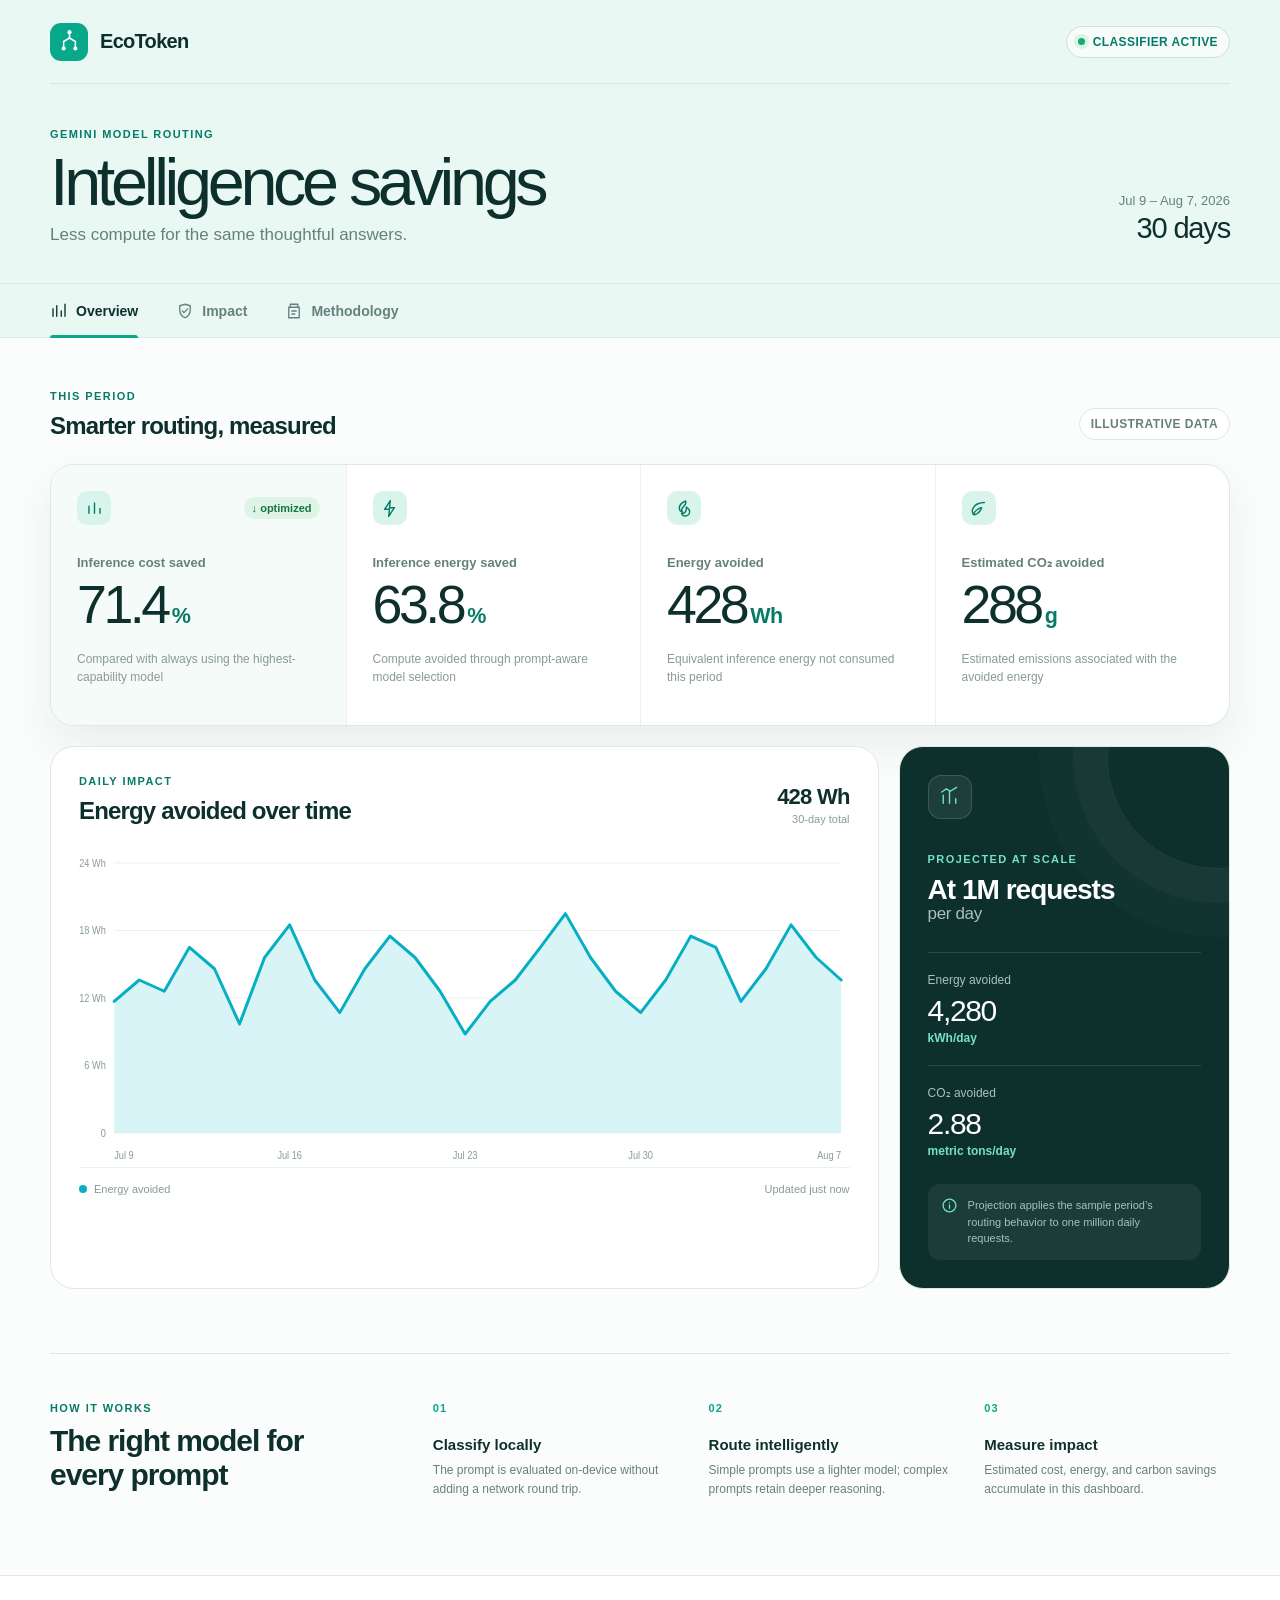
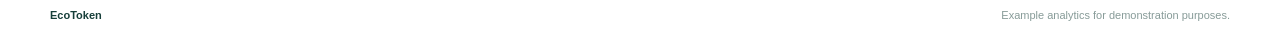
==== index.html @ 305a7761 "fixed readme" ====
<!doctype html>
<html lang="en">
  <head>
    <meta charset="UTF-8" />
    <meta name="viewport" content="width=device-width, initial-scale=1.0" />
    <meta
      name="description"
      content="EcoToken intelligence savings dashboard for smarter Gemini model routing."
    />
    <meta name="theme-color" content="#eaf8f4" />
    <title>EcoToken — Intelligence savings</title>
    <link rel="stylesheet" href="styles.css" />
  </head>
  <body>
    <a class="skip-link" href="#main-content">Skip to dashboard</a>

    <header class="site-header">
      <div class="header-inner">
        <a class="brand" href="./" aria-label="EcoToken dashboard home">
          <span class="brand-mark" aria-hidden="true">
            <svg viewBox="0 0 36 36">
              <path d="M18 5.25v8.1" />
              <path d="M18 13.35 10.2 18v9.25" />
              <path d="m18 13.35 7.8 4.65v9.25" />
              <circle cx="18" cy="5.5" r="2.75" />
              <circle cx="10.2" cy="27.3" r="2.75" />
              <circle cx="25.8" cy="27.3" r="2.75" />
            </svg>
          </span>
          <span>EcoToken</span>
        </a>

        <div class="status-pill" role="status">
          <span class="status-dot" aria-hidden="true"></span>
          Classifier active
        </div>
      </div>

      <div class="hero-inner">
        <div class="eyebrow">Gemini model routing</div>
        <div class="hero-row">
          <div>
            <h1>Intelligence savings</h1>
            <p>Less compute for the same thoughtful answers.</p>
          </div>
          <div class="period" aria-label="Reporting period">
            <span>Jul 9 – Aug 7, 2026</span>
            <strong>30 days</strong>
          </div>
        </div>
      </div>

      <nav class="dashboard-nav" aria-label="Dashboard sections">
        <div class="nav-inner">
          <a class="nav-link active" href="#overview" aria-current="page">
            <svg viewBox="0 0 24 24" aria-hidden="true">
              <path d="M4 19V9m5 10V5m6 14v-7m5 7V3" />
            </svg>
            Overview
          </a>
          <a class="nav-link" href="#impact">
            <svg viewBox="0 0 24 24" aria-hidden="true">
              <path d="M12 21c4.4-2.2 7-5.8 7-10.5V5l-7-2-7 2v5.5C5 15.2 7.6 18.8 12 21Z" />
              <path d="m8.5 12 2.2 2.2 4.8-5" />
            </svg>
            Impact
          </a>
          <a class="nav-link" href="#methodology">
            <svg viewBox="0 0 24 24" aria-hidden="true">
              <path d="M7 3h10v4H7zM5 7h14v14H5z" />
              <path d="M9 12h6M9 16h4" />
            </svg>
            Methodology
          </a>
        </div>
      </nav>
    </header>

    <main id="main-content">
      <section class="metrics-section" id="overview" aria-labelledby="overview-title">
        <div class="section-heading">
          <div>
            <p class="section-kicker">This period</p>
            <h2 id="overview-title">Smarter routing, measured</h2>
          </div>
          <span class="sample-label">Illustrative data</span>
        </div>

        <div class="metrics-grid">
          <article class="metric metric-featured">
            <div class="metric-topline">
              <span class="metric-icon" aria-hidden="true">
                <svg viewBox="0 0 24 24">
                  <path d="M5 18V9m7 9V5m7 13v-6" />
                </svg>
              </span>
              <span class="change-badge">↓ optimized</span>
            </div>
            <p class="metric-label">Inference cost saved</p>
            <p class="metric-value">71.4<span>%</span></p>
            <p class="metric-note">Compared with always using the highest-capability model</p>
          </article>

          <article class="metric">
            <div class="metric-topline">
              <span class="metric-icon" aria-hidden="true">
                <svg viewBox="0 0 24 24">
                  <path d="M13 2 5.8 13H12l-1 9 7.2-11H12l1-9Z" />
                </svg>
              </span>
            </div>
            <p class="metric-label">Inference energy saved</p>
            <p class="metric-value">63.8<span>%</span></p>
            <p class="metric-note">Compute avoided through prompt-aware model selection</p>
          </article>

          <article class="metric">
            <div class="metric-topline">
              <span class="metric-icon" aria-hidden="true">
                <svg viewBox="0 0 24 24">
                  <path d="M13.5 2.5c.8 3.5-.6 5-2.4 6.6-1.5 1.4-2.9 2.7-2.6 5.3.1 1 .6 1.9 1.3 2.6-2.4-.6-4.3-2.8-4.3-5.5C5.5 7 9.2 4 13.5 2.5Z" />
                  <path d="M14.4 10.1c2.6 1.7 4.1 3.8 4.1 6.1 0 3-2.5 5.3-5.5 5.3-2 0-3.8-1.1-4.7-2.8 3.7.2 6.4-2.8 6.1-8.6Z" />
                </svg>
              </span>
            </div>
            <p class="metric-label">Energy avoided</p>
            <p class="metric-value">428<span>Wh</span></p>
            <p class="metric-note">Equivalent inference energy not consumed this period</p>
          </article>

          <article class="metric">
            <div class="metric-topline">
              <span class="metric-icon" aria-hidden="true">
                <svg viewBox="0 0 24 24">
                  <path d="M19.5 4.5C13 4.5 7.5 7 5 12c-1.5 3-.5 6.3 2 8 4.5-1.5 7.5-4.5 9-9" />
                  <path d="M5.5 19.5c2-4 5.2-6.8 9.5-8.5" />
                </svg>
              </span>
            </div>
            <p class="metric-label">Estimated CO₂ avoided</p>
            <p class="metric-value">288<span>g</span></p>
            <p class="metric-note">Estimated emissions associated with the avoided energy</p>
          </article>
        </div>
      </section>

      <section class="impact-layout" id="impact" aria-labelledby="impact-title">
        <article class="chart-card">
          <div class="card-header">
            <div>
              <p class="section-kicker">Daily impact</p>
              <h2 id="impact-title">Energy avoided over time</h2>
            </div>
            <div class="chart-summary">
              <strong>428 Wh</strong>
              <span>30-day total</span>
            </div>
          </div>

          <div class="chart-wrap" id="energy-chart">
            <svg
              class="chart"
              viewBox="0 0 920 320"
              role="img"
              aria-labelledby="chart-title chart-description"
              preserveAspectRatio="none"
            >
              <title id="chart-title">Daily energy avoided over 30 days</title>
              <desc id="chart-description">
                An area chart showing an illustrative total of 428 watt-hours of energy avoided.
              </desc>
              <g class="chart-grid" aria-hidden="true"></g>
              <path class="chart-area" aria-hidden="true"></path>
              <path class="chart-line" aria-hidden="true"></path>
              <g class="chart-points" aria-hidden="true"></g>
              <g class="chart-labels" aria-hidden="true"></g>
            </svg>
            <div class="chart-tooltip" role="status" aria-live="polite"></div>
          </div>

          <div class="chart-footer">
            <span><i class="legend-swatch" aria-hidden="true"></i>Energy avoided</span>
            <span>Updated just now</span>
          </div>
        </article>

        <aside class="projection-card" aria-labelledby="projection-title">
          <div class="projection-mark" aria-hidden="true">
            <svg viewBox="0 0 32 32">
              <path d="M8 23.5V13m8 10.5V7m8 16.5v-6" />
              <path d="m6 9 6-4 5 3 8-5" />
            </svg>
          </div>
          <p class="section-kicker">Projected at scale</p>
          <h2 id="projection-title">At 1M requests <span>per day</span></h2>

          <dl class="projection-list">
            <div>
              <dt>Energy avoided</dt>
              <dd>4,280 <span>kWh/day</span></dd>
            </div>
            <div>
              <dt>CO₂ avoided</dt>
              <dd>2.88 <span>metric tons/day</span></dd>
            </div>
          </dl>

          <div class="projection-note">
            <svg viewBox="0 0 24 24" aria-hidden="true">
              <path d="M12 3a9 9 0 1 0 0 18 9 9 0 0 0 0-18Zm0 8v5m0-8h.01" />
            </svg>
            <p>Projection applies the sample period’s routing behavior to one million daily requests.</p>
          </div>
        </aside>
      </section>

      <section class="methodology" id="methodology" aria-labelledby="methodology-title">
        <div>
          <p class="section-kicker">How it works</p>
          <h2 id="methodology-title">The right model for every prompt</h2>
        </div>
        <div class="method-steps">
          <div class="method-step">
            <span>01</span>
            <div>
              <h3>Classify locally</h3>
              <p>The prompt is evaluated on-device without adding a network round trip.</p>
            </div>
          </div>
          <div class="method-step">
            <span>02</span>
            <div>
              <h3>Route intelligently</h3>
              <p>Simple prompts use a lighter model; complex prompts retain deeper reasoning.</p>
            </div>
          </div>
          <div class="method-step">
            <span>03</span>
            <div>
              <h3>Measure impact</h3>
              <p>Estimated cost, energy, and carbon savings accumulate in this dashboard.</p>
            </div>
          </div>
        </div>
      </section>
    </main>

    <footer>
      <div class="footer-inner">
        <span>EcoToken</span>
        <p>Example analytics for demonstration purposes.</p>
      </div>
    </footer>

    <script src="app.js"></script>
  </body>
</html>
---- styles.css ----
:root {
  color-scheme: light;
  --ink: #173f3a;
  --ink-strong: #0d302c;
  --muted: #66817d;
  --muted-soft: #879b98;
  --canvas: #fbfdfc;
  --surface: #ffffff;
  --wash: #eaf8f4;
  --wash-strong: #dff3ed;
  --line: #dce9e5;
  --line-soft: #eaf1ef;
  --accent: #08a88a;
  --accent-dark: #067b68;
  --accent-soft: #d8f4eb;
  --chart: #08aec1;
  --chart-fill: #d9f4f6;
  --radius-sm: 10px;
  --radius-md: 16px;
  --radius-lg: 24px;
  --shadow: 0 20px 45px rgba(22, 68, 61, 0.08);
  --page-width: 1180px;
}

* {
  box-sizing: border-box;
}

html {
  scroll-behavior: smooth;
}

body {
  margin: 0;
  background: var(--canvas);
  color: var(--ink);
  font-family: Inter, ui-sans-serif, -apple-system, BlinkMacSystemFont, "Segoe UI", sans-serif;
  -webkit-font-smoothing: antialiased;
}

a {
  color: inherit;
}

svg {
  display: block;
}

.skip-link {
  position: fixed;
  top: 12px;
  left: 12px;
  z-index: 20;
  transform: translateY(-150%);
  border-radius: 8px;
  background: var(--ink-strong);
  color: white;
  padding: 10px 14px;
  text-decoration: none;
}

.skip-link:focus {
  transform: translateY(0);
}

.site-header {
  background: var(--wash);
  border-bottom: 1px solid var(--line);
}

.header-inner,
.hero-inner,
.nav-inner,
main,
.footer-inner {
  width: min(calc(100% - 40px), var(--page-width));
  margin-inline: auto;
}

.header-inner {
  min-height: 84px;
  display: flex;
  align-items: center;
  justify-content: space-between;
  border-bottom: 1px solid rgba(23, 63, 58, 0.09);
}

.brand {
  display: inline-flex;
  align-items: center;
  gap: 12px;
  color: var(--ink-strong);
  font-size: 20px;
  font-weight: 720;
  letter-spacing: -0.035em;
  text-decoration: none;
}

.brand-mark {
  width: 38px;
  height: 38px;
  display: grid;
  place-items: center;
  border-radius: 11px;
  background: var(--accent);
  color: #fff;
}

.brand-mark svg {
  width: 27px;
  height: 27px;
  fill: none;
  stroke: currentColor;
  stroke-linecap: round;
  stroke-linejoin: round;
  stroke-width: 2;
}

.brand-mark circle {
  fill: currentColor;
  stroke: none;
}

.status-pill,
.sample-label {
  display: inline-flex;
  align-items: center;
  gap: 8px;
  border: 1px solid #c9e3da;
  border-radius: 999px;
  background: rgba(255, 255, 255, 0.65);
  color: var(--accent-dark);
  font-size: 12px;
  font-weight: 700;
  letter-spacing: 0.035em;
  padding: 8px 11px;
  text-transform: uppercase;
}

.status-dot {
  width: 7px;
  height: 7px;
  border-radius: 50%;
  background: #13ad69;
  box-shadow: 0 0 0 4px rgba(19, 173, 105, 0.12);
}

.hero-inner {
  padding-block: 44px 38px;
}

.eyebrow,
.section-kicker {
  margin: 0 0 10px;
  color: var(--accent-dark);
  font-size: 11px;
  font-weight: 800;
  letter-spacing: 0.13em;
  text-transform: uppercase;
}

.hero-row {
  display: flex;
  align-items: end;
  justify-content: space-between;
  gap: 40px;
}

h1,
h2,
h3,
p {
  margin-top: 0;
}

h1 {
  margin-bottom: 10px;
  color: var(--ink-strong);
  font-size: clamp(40px, 5.2vw, 68px);
  font-weight: 520;
  letter-spacing: -0.065em;
  line-height: 0.98;
}

.hero-row > div:first-child > p {
  margin: 0;
  color: var(--muted);
  font-size: 17px;
}

.period {
  min-width: 188px;
  text-align: right;
}

.period span,
.period strong {
  display: block;
}

.period span {
  margin-bottom: 4px;
  color: var(--muted);
  font-size: 13px;
}

.period strong {
  color: var(--ink-strong);
  font-size: 29px;
  font-weight: 540;
  letter-spacing: -0.04em;
}

.dashboard-nav {
  border-top: 1px solid rgba(23, 63, 58, 0.07);
}

.nav-inner {
  display: flex;
  gap: 38px;
}

.nav-link {
  position: relative;
  display: inline-flex;
  align-items: center;
  gap: 8px;
  color: var(--muted);
  font-size: 14px;
  font-weight: 650;
  padding: 18px 0 17px;
  text-decoration: none;
}

.nav-link::after {
  position: absolute;
  right: 0;
  bottom: -1px;
  left: 0;
  height: 3px;
  border-radius: 3px 3px 0 0;
  background: var(--accent);
  content: "";
  opacity: 0;
  transform: scaleX(0.5);
  transition: opacity 160ms ease, transform 160ms ease;
}

.nav-link:hover,
.nav-link:focus-visible,
.nav-link.active {
  color: var(--ink-strong);
}

.nav-link.active::after {
  opacity: 1;
  transform: scaleX(1);
}

.nav-link svg {
  width: 18px;
  height: 18px;
  fill: none;
  stroke: currentColor;
  stroke-linecap: round;
  stroke-linejoin: round;
  stroke-width: 1.8;
}

.nav-link:focus-visible,
.brand:focus-visible {
  border-radius: 4px;
  outline: 3px solid rgba(8, 168, 138, 0.22);
  outline-offset: 5px;
}

main {
  padding-block: 52px 76px;
}

.section-heading,
.card-header {
  display: flex;
  align-items: end;
  justify-content: space-between;
  gap: 24px;
}

.section-heading {
  margin-bottom: 24px;
}

.section-heading h2,
.card-header h2,
.projection-card h2,
.methodology h2 {
  margin-bottom: 0;
  color: var(--ink-strong);
  font-size: 24px;
  font-weight: 620;
  letter-spacing: -0.035em;
}

.sample-label {
  border-color: var(--line);
  background: var(--surface);
  color: var(--muted);
}

.metrics-grid {
  display: grid;
  grid-template-columns: repeat(4, minmax(0, 1fr));
  border: 1px solid var(--line);
  border-radius: var(--radius-lg);
  background: var(--surface);
  box-shadow: var(--shadow);
  overflow: hidden;
}

.metric {
  min-height: 260px;
  padding: 26px 26px 24px;
}

.metric + .metric {
  border-left: 1px solid var(--line-soft);
}

.metric-featured {
  background: #f5fbf8;
}

.metric-topline {
  min-height: 34px;
  display: flex;
  align-items: center;
  justify-content: space-between;
  margin-bottom: 30px;
}

.metric-icon {
  width: 34px;
  height: 34px;
  display: grid;
  place-items: center;
  border-radius: 10px;
  background: var(--accent-soft);
  color: var(--accent-dark);
}

.metric-icon svg {
  width: 19px;
  height: 19px;
  fill: none;
  stroke: currentColor;
  stroke-linecap: round;
  stroke-linejoin: round;
  stroke-width: 1.8;
}

.change-badge {
  border-radius: 999px;
  background: #dff4e6;
  color: #147443;
  font-size: 11px;
  font-weight: 750;
  padding: 5px 8px;
}

.metric-label {
  margin-bottom: 8px;
  color: var(--muted);
  font-size: 13px;
  font-weight: 650;
}

.metric-value {
  margin-bottom: 18px;
  color: var(--ink-strong);
  font-size: clamp(42px, 4.2vw, 58px);
  font-weight: 500;
  letter-spacing: -0.065em;
  line-height: 1;
}

.metric-value span {
  margin-left: 4px;
  color: var(--accent-dark);
  font-size: 0.4em;
  font-weight: 700;
  letter-spacing: -0.025em;
}

.metric-note {
  margin: 0;
  color: var(--muted-soft);
  font-size: 12px;
  line-height: 1.5;
}

.impact-layout {
  display: grid;
  grid-template-columns: minmax(0, 1.8fr) minmax(290px, 0.72fr);
  gap: 20px;
  margin-top: 20px;
}

.chart-card,
.projection-card {
  border: 1px solid var(--line);
  border-radius: var(--radius-lg);
  background: var(--surface);
}

.chart-card {
  min-width: 0;
  padding: 28px 28px 20px;
}

.card-header {
  margin-bottom: 22px;
}

.chart-summary {
  text-align: right;
}

.chart-summary strong,
.chart-summary span {
  display: block;
}

.chart-summary strong {
  color: var(--ink-strong);
  font-size: 22px;
  font-weight: 600;
  letter-spacing: -0.035em;
}

.chart-summary span {
  margin-top: 3px;
  color: var(--muted-soft);
  font-size: 11px;
}

.chart-wrap {
  position: relative;
  width: 100%;
  min-height: 320px;
}

.chart {
  width: 100%;
  height: 320px;
  overflow: visible;
}

.chart-grid line {
  stroke: var(--line-soft);
  stroke-width: 1;
  vector-effect: non-scaling-stroke;
}

.chart-area {
  fill: var(--chart-fill);
}

.chart-line {
  fill: none;
  stroke: var(--chart);
  stroke-linecap: round;
  stroke-linejoin: round;
  stroke-width: 3;
  vector-effect: non-scaling-stroke;
}

.chart-points circle {
  fill: var(--surface);
  stroke: var(--chart);
  stroke-width: 2;
  opacity: 0;
  transition: opacity 120ms ease;
  vector-effect: non-scaling-stroke;
}

.chart-points circle.active {
  opacity: 1;
}

.chart-labels text {
  fill: var(--muted-soft);
  font-family: inherit;
  font-size: 11px;
}

.chart-tooltip {
  position: absolute;
  z-index: 3;
  pointer-events: none;
  transform: translate(-50%, calc(-100% - 12px));
  border: 1px solid rgba(255, 255, 255, 0.08);
  border-radius: 9px;
  background: var(--ink-strong);
  color: white;
  font-size: 11px;
  line-height: 1.4;
  opacity: 0;
  padding: 7px 9px;
  transition: opacity 100ms ease;
  white-space: nowrap;
}

.chart-tooltip.visible {
  opacity: 1;
}

.chart-tooltip strong {
  display: block;
  font-size: 12px;
}

.chart-footer {
  display: flex;
  align-items: center;
  justify-content: space-between;
  border-top: 1px solid var(--line-soft);
  color: var(--muted-soft);
  font-size: 11px;
  padding-top: 15px;
}

.chart-footer span {
  display: inline-flex;
  align-items: center;
  gap: 7px;
}

.legend-swatch {
  width: 8px;
  height: 8px;
  border-radius: 50%;
  background: var(--chart);
}

.projection-card {
  position: relative;
  display: flex;
  flex-direction: column;
  background: var(--ink-strong);
  color: white;
  overflow: hidden;
  padding: 28px;
}

.projection-card::after {
  position: absolute;
  top: -100px;
  right: -100px;
  width: 220px;
  height: 220px;
  border: 1px solid rgba(255, 255, 255, 0.08);
  border-radius: 50%;
  box-shadow: 0 0 0 34px rgba(255, 255, 255, 0.025), 0 0 0 68px rgba(255, 255, 255, 0.02);
  content: "";
}

.projection-mark {
  width: 44px;
  height: 44px;
  display: grid;
  place-items: center;
  z-index: 1;
  margin-bottom: 34px;
  border: 1px solid rgba(255, 255, 255, 0.14);
  border-radius: 13px;
  background: rgba(255, 255, 255, 0.07);
  color: #75e0c8;
}

.projection-mark svg {
  width: 25px;
  height: 25px;
  fill: none;
  stroke: currentColor;
  stroke-linecap: round;
  stroke-linejoin: round;
  stroke-width: 1.8;
}

.projection-card .section-kicker {
  z-index: 1;
  color: #75e0c8;
}

.projection-card h2 {
  z-index: 1;
  color: #fff;
  font-size: 28px;
  line-height: 1.05;
}

.projection-card h2 span {
  display: block;
  color: #a9c0bb;
  font-size: 17px;
  font-weight: 450;
  letter-spacing: -0.02em;
}

.projection-list {
  z-index: 1;
  margin: 30px 0 26px;
}

.projection-list > div {
  border-top: 1px solid rgba(255, 255, 255, 0.12);
  padding: 20px 0;
}

.projection-list > div:last-child {
  padding-bottom: 0;
}

.projection-list dt {
  margin-bottom: 7px;
  color: #a9c0bb;
  font-size: 12px;
}

.projection-list dd {
  margin: 0;
  color: #fff;
  font-size: 30px;
  font-weight: 540;
  letter-spacing: -0.045em;
}

.projection-list dd span {
  display: block;
  margin-top: 3px;
  color: #75e0c8;
  font-size: 12px;
  font-weight: 650;
  letter-spacing: 0;
}

.projection-note {
  z-index: 1;
  display: grid;
  grid-template-columns: 18px 1fr;
  gap: 9px;
  margin-top: auto;
  border-radius: 12px;
  background: rgba(255, 255, 255, 0.06);
  color: #a9c0bb;
  padding: 13px;
}

.projection-note svg {
  width: 17px;
  height: 17px;
  fill: none;
  stroke: #75e0c8;
  stroke-linecap: round;
  stroke-linejoin: round;
  stroke-width: 1.8;
}

.projection-note p {
  margin: 0;
  font-size: 11px;
  line-height: 1.5;
}

.methodology {
  display: grid;
  grid-template-columns: 0.72fr 1.8fr;
  gap: 64px;
  margin-top: 64px;
  padding-top: 48px;
  border-top: 1px solid var(--line);
}

.methodology h2 {
  max-width: 300px;
  font-size: 30px;
  line-height: 1.12;
}

.method-steps {
  display: grid;
  grid-template-columns: repeat(3, 1fr);
  gap: 30px;
}

.method-step > span {
  display: block;
  margin-bottom: 22px;
  color: var(--accent);
  font-size: 11px;
  font-weight: 800;
  letter-spacing: 0.1em;
}

.method-step h3 {
  margin-bottom: 8px;
  color: var(--ink-strong);
  font-size: 15px;
  font-weight: 700;
}

.method-step p {
  margin: 0;
  color: var(--muted);
  font-size: 12px;
  line-height: 1.6;
}

footer {
  border-top: 1px solid var(--line);
  background: var(--surface);
}

.footer-inner {
  min-height: 78px;
  display: flex;
  align-items: center;
  justify-content: space-between;
  color: var(--muted-soft);
  font-size: 11px;
}

.footer-inner > span {
  color: var(--ink);
  font-weight: 750;
}

.footer-inner p {
  margin: 0;
}

@media (max-width: 980px) {
  .metrics-grid {
    grid-template-columns: repeat(2, 1fr);
  }

  .metric:nth-child(3) {
    border-left: 0;
    border-top: 1px solid var(--line-soft);
  }

  .metric:nth-child(4) {
    border-top: 1px solid var(--line-soft);
  }

  .impact-layout {
    grid-template-columns: 1fr;
  }

  .projection-list {
    display: grid;
    grid-template-columns: 1fr 1fr;
    gap: 24px;
  }

  .projection-card {
    min-height: 420px;
  }

  .methodology {
    grid-template-columns: 1fr;
    gap: 32px;
  }

  .methodology h2 {
    max-width: none;
  }
}

@media (max-width: 640px) {
  .header-inner,
  .hero-inner,
  .nav-inner,
  main,
  .footer-inner {
    width: min(calc(100% - 28px), var(--page-width));
  }

  .header-inner {
    min-height: 72px;
  }

  .brand {
    font-size: 18px;
  }

  .status-pill {
    padding: 7px 9px;
    font-size: 9px;
  }

  .hero-inner {
    padding-block: 34px 30px;
  }

  .hero-row {
    display: block;
  }

  h1 {
    font-size: 42px;
  }

  .period {
    margin-top: 28px;
    text-align: left;
  }

  .period strong {
    font-size: 24px;
  }

  .nav-inner {
    gap: 26px;
    overflow-x: auto;
  }

  .nav-link {
    flex: 0 0 auto;
  }

  main {
    padding-block: 38px 58px;
  }

  .section-heading {
    align-items: start;
  }

  .sample-label {
    font-size: 9px;
    white-space: nowrap;
  }

  .metrics-grid {
    grid-template-columns: 1fr;
  }

  .metric {
    min-height: 224px;
  }

  .metric + .metric {
    border-top: 1px solid var(--line-soft);
    border-left: 0;
  }

  .metric-value {
    font-size: 52px;
  }

  .chart-card,
  .projection-card {
    padding: 22px 18px;
  }

  .card-header {
    align-items: start;
  }

  .chart-wrap,
  .chart {
    min-height: 270px;
    height: 270px;
  }

  .projection-list {
    grid-template-columns: 1fr;
    gap: 0;
  }

  .projection-card {
    min-height: 540px;
  }

  .method-steps {
    grid-template-columns: 1fr;
    gap: 30px;
  }

  .method-step {
    display: grid;
    grid-template-columns: 34px 1fr;
    gap: 10px;
  }

  .method-step > span {
    margin: 3px 0 0;
  }

  .footer-inner {
    align-items: flex-start;
    flex-direction: column;
    justify-content: center;
    gap: 6px;
  }
}

@media (prefers-reduced-motion: reduce) {
  html {
    scroll-behavior: auto;
  }

  *,
  *::before,
  *::after {
    scroll-behavior: auto !important;
    transition-duration: 0.01ms !important;
  }
}
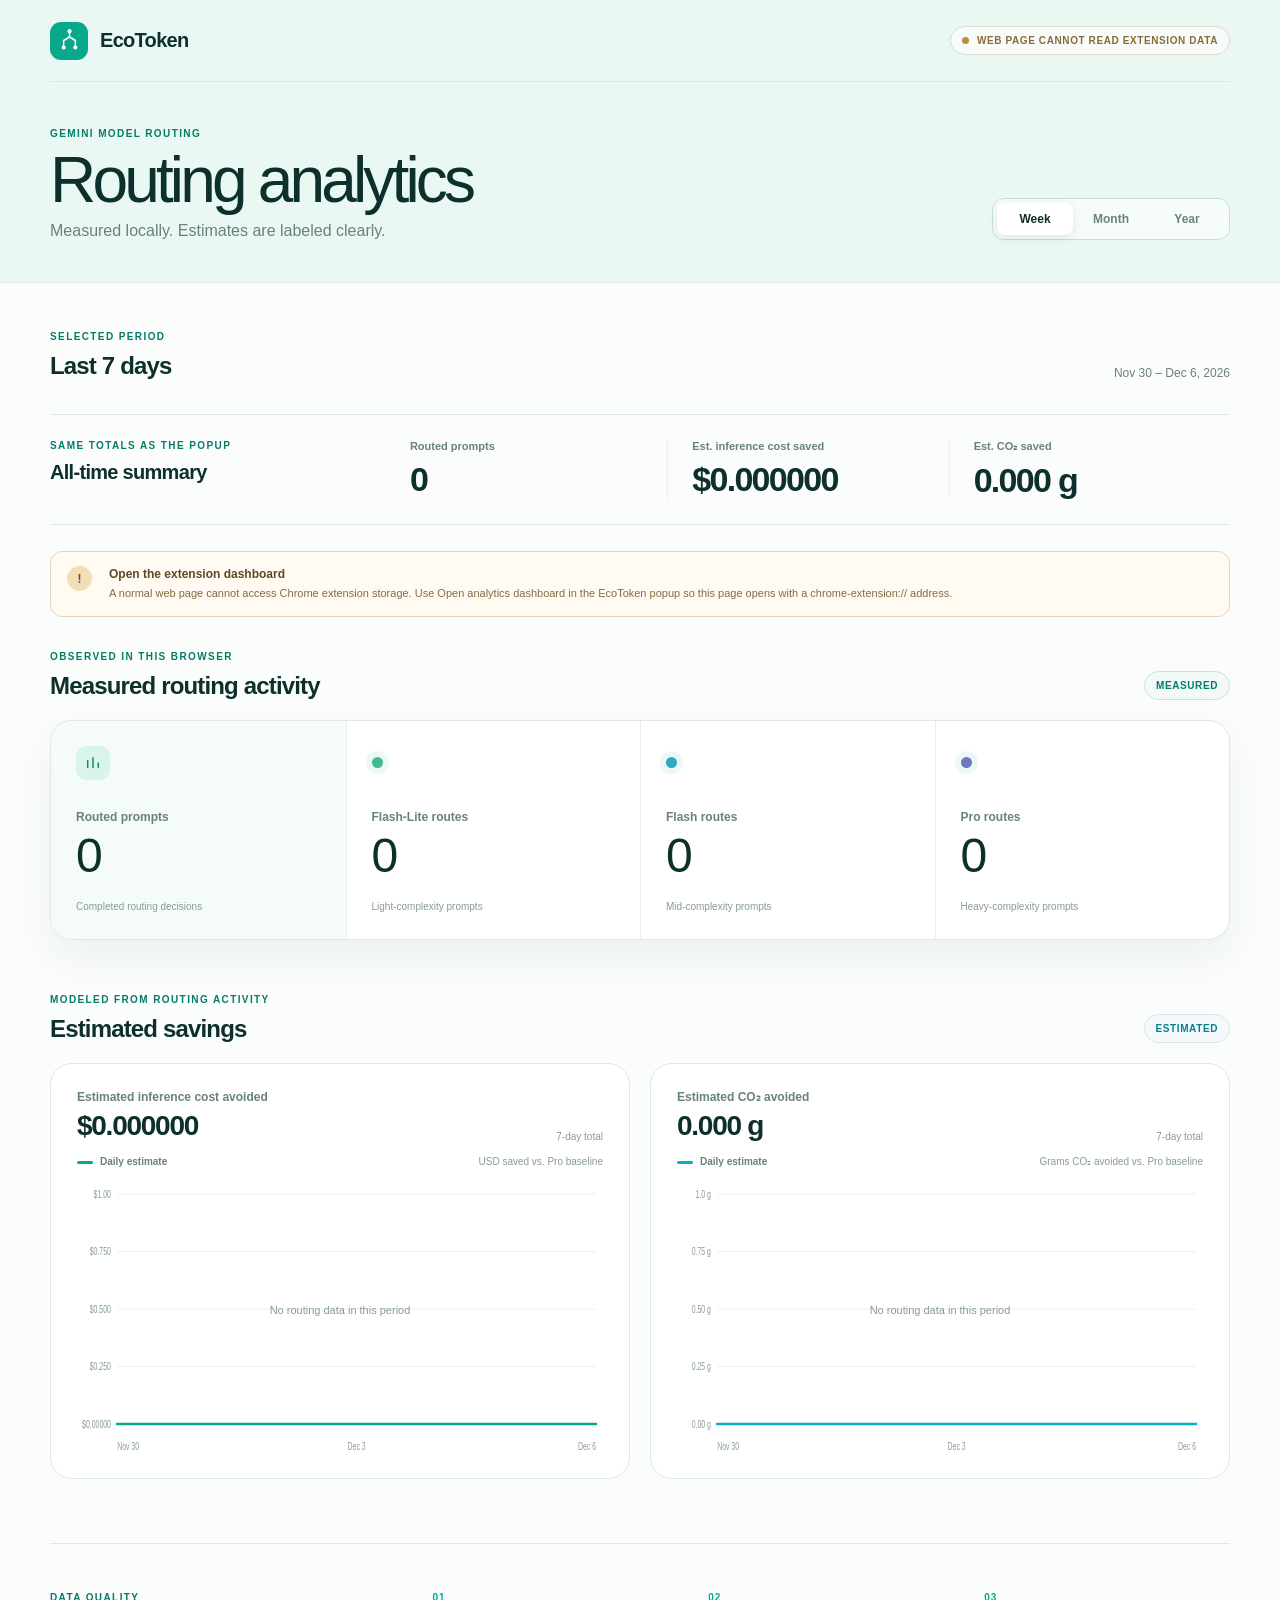
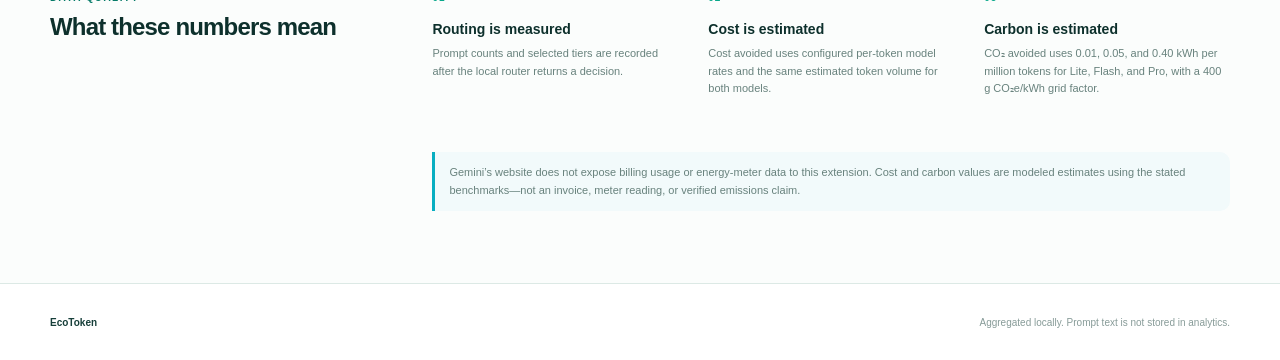
==== commit f042e9cd: "added graphs, fixed analytics site, added proper inference cost measurement" ====
--- a/index.html
+++ b/index.html
@@ -5,18 +5,18 @@
     <meta name="viewport" content="width=device-width, initial-scale=1.0" />
     <meta
       name="description"
-      content="EcoToken intelligence savings dashboard for smarter Gemini model routing."
+      content="Local EcoToken routing activity and modeled savings trends."
     />
     <meta name="theme-color" content="#eaf8f4" />
-    <title>EcoToken — Intelligence savings</title>
+    <title>EcoToken — Routing analytics</title>
     <link rel="stylesheet" href="styles.css" />
   </head>
   <body>
-    <a class="skip-link" href="#main-content">Skip to dashboard</a>
+    <a class="skip-link" href="#main-content">Skip to analytics</a>
 
     <header class="site-header">
       <div class="header-inner">
-        <a class="brand" href="./" aria-label="EcoToken dashboard home">
+        <a class="brand" href="./" aria-label="EcoToken analytics home">
           <span class="brand-mark" aria-hidden="true">
             <svg viewBox="0 0 36 36">
               <path d="M18 5.25v8.1" />
@@ -30,225 +30,215 @@
           <span>EcoToken</span>
         </a>
 
-        <div class="status-pill" role="status">
+        <div class="storage-status" role="status">
           <span class="status-dot" aria-hidden="true"></span>
-          Classifier active
+          <span id="storage-status-text">Reading local data…</span>
         </div>
       </div>
 
       <div class="hero-inner">
-        <div class="eyebrow">Gemini model routing</div>
-        <div class="hero-row">
-          <div>
-            <h1>Intelligence savings</h1>
-            <p>Less compute for the same thoughtful answers.</p>
-          </div>
-          <div class="period" aria-label="Reporting period">
-            <span>Jul 9 – Aug 7, 2026</span>
-            <strong>30 days</strong>
-          </div>
-        </div>
-      </div>
-
-      <nav class="dashboard-nav" aria-label="Dashboard sections">
-        <div class="nav-inner">
-          <a class="nav-link active" href="#overview" aria-current="page">
-            <svg viewBox="0 0 24 24" aria-hidden="true">
-              <path d="M4 19V9m5 10V5m6 14v-7m5 7V3" />
-            </svg>
-            Overview
-          </a>
-          <a class="nav-link" href="#impact">
-            <svg viewBox="0 0 24 24" aria-hidden="true">
-              <path d="M12 21c4.4-2.2 7-5.8 7-10.5V5l-7-2-7 2v5.5C5 15.2 7.6 18.8 12 21Z" />
-              <path d="m8.5 12 2.2 2.2 4.8-5" />
-            </svg>
-            Impact
-          </a>
-          <a class="nav-link" href="#methodology">
-            <svg viewBox="0 0 24 24" aria-hidden="true">
-              <path d="M7 3h10v4H7zM5 7h14v14H5z" />
-              <path d="M9 12h6M9 16h4" />
-            </svg>
-            Methodology
-          </a>
-        </div>
-      </nav>
+        <div>
+          <p class="eyebrow">Gemini model routing</p>
+          <h1>Routing analytics</h1>
+          <p class="hero-copy">Measured locally. Estimates are labeled clearly.</p>
+        </div>
+
+        <div class="period-control" aria-label="Analytics period">
+          <button type="button" data-period="7" aria-pressed="true">Week</button>
+          <button type="button" data-period="30" aria-pressed="false">Month</button>
+          <button type="button" data-period="365" aria-pressed="false">Year</button>
+        </div>
+      </div>
     </header>
 
     <main id="main-content">
-      <section class="metrics-section" id="overview" aria-labelledby="overview-title">
+      <div class="range-row">
+        <div>
+          <p class="section-kicker">Selected period</p>
+          <h2 id="range-title">Last 7 days</h2>
+        </div>
+        <p id="date-range">—</p>
+      </div>
+
+      <section class="all-time-summary" aria-labelledby="all-time-title">
+        <div class="all-time-heading">
+          <div>
+            <p class="section-kicker">Same totals as the popup</p>
+            <h2 id="all-time-title">All-time summary</h2>
+          </div>
+          <span class="data-type estimated">Local totals</span>
+        </div>
+
+        <div class="all-time-metrics">
+          <div>
+            <span>Routed prompts</span>
+            <strong id="all-time-prompts">0</strong>
+          </div>
+          <div>
+            <span>Est. inference cost saved</span>
+            <strong id="all-time-cost">$0.000000</strong>
+          </div>
+          <div>
+            <span>Est. CO₂ saved</span>
+            <strong id="all-time-co2">0.000 g</strong>
+          </div>
+        </div>
+      </section>
+
+      <div id="data-notice" class="data-notice" role="status" hidden>
+        <span class="notice-icon" aria-hidden="true">!</span>
+        <div>
+          <strong id="data-notice-title">Timeline tracking needs a refresh</strong>
+          <p id="data-notice-copy"></p>
+        </div>
+      </div>
+
+      <section class="measured-section" aria-labelledby="measured-title">
         <div class="section-heading">
           <div>
-            <p class="section-kicker">This period</p>
-            <h2 id="overview-title">Smarter routing, measured</h2>
-          </div>
-          <span class="sample-label">Illustrative data</span>
+            <p class="section-kicker">Observed in this browser</p>
+            <h2 id="measured-title">Measured routing activity</h2>
+          </div>
+          <span class="data-type measured">Measured</span>
         </div>
 
         <div class="metrics-grid">
           <article class="metric metric-featured">
-            <div class="metric-topline">
-              <span class="metric-icon" aria-hidden="true">
-                <svg viewBox="0 0 24 24">
-                  <path d="M5 18V9m7 9V5m7 13v-6" />
-                </svg>
-              </span>
-              <span class="change-badge">↓ optimized</span>
-            </div>
-            <p class="metric-label">Inference cost saved</p>
-            <p class="metric-value">71.4<span>%</span></p>
-            <p class="metric-note">Compared with always using the highest-capability model</p>
+            <span class="metric-icon" aria-hidden="true">
+              <svg viewBox="0 0 24 24"><path d="M5 18V9m7 9V5m7 13v-6" /></svg>
+            </span>
+            <p>Routed prompts</p>
+            <strong id="prompt-total">0</strong>
+            <small>Completed routing decisions</small>
           </article>
 
           <article class="metric">
-            <div class="metric-topline">
-              <span class="metric-icon" aria-hidden="true">
-                <svg viewBox="0 0 24 24">
-                  <path d="M13 2 5.8 13H12l-1 9 7.2-11H12l1-9Z" />
-                </svg>
-              </span>
-            </div>
-            <p class="metric-label">Inference energy saved</p>
-            <p class="metric-value">63.8<span>%</span></p>
-            <p class="metric-note">Compute avoided through prompt-aware model selection</p>
+            <span class="tier-dot lite" aria-hidden="true"></span>
+            <p>Flash-Lite routes</p>
+            <strong id="light-total">0</strong>
+            <small>Light-complexity prompts</small>
           </article>
 
           <article class="metric">
-            <div class="metric-topline">
-              <span class="metric-icon" aria-hidden="true">
-                <svg viewBox="0 0 24 24">
-                  <path d="M13.5 2.5c.8 3.5-.6 5-2.4 6.6-1.5 1.4-2.9 2.7-2.6 5.3.1 1 .6 1.9 1.3 2.6-2.4-.6-4.3-2.8-4.3-5.5C5.5 7 9.2 4 13.5 2.5Z" />
-                  <path d="M14.4 10.1c2.6 1.7 4.1 3.8 4.1 6.1 0 3-2.5 5.3-5.5 5.3-2 0-3.8-1.1-4.7-2.8 3.7.2 6.4-2.8 6.1-8.6Z" />
-                </svg>
-              </span>
-            </div>
-            <p class="metric-label">Energy avoided</p>
-            <p class="metric-value">428<span>Wh</span></p>
-            <p class="metric-note">Equivalent inference energy not consumed this period</p>
+            <span class="tier-dot flash" aria-hidden="true"></span>
+            <p>Flash routes</p>
+            <strong id="mid-total">0</strong>
+            <small>Mid-complexity prompts</small>
           </article>
 
           <article class="metric">
-            <div class="metric-topline">
-              <span class="metric-icon" aria-hidden="true">
-                <svg viewBox="0 0 24 24">
-                  <path d="M19.5 4.5C13 4.5 7.5 7 5 12c-1.5 3-.5 6.3 2 8 4.5-1.5 7.5-4.5 9-9" />
-                  <path d="M5.5 19.5c2-4 5.2-6.8 9.5-8.5" />
-                </svg>
-              </span>
-            </div>
-            <p class="metric-label">Estimated CO₂ avoided</p>
-            <p class="metric-value">288<span>g</span></p>
-            <p class="metric-note">Estimated emissions associated with the avoided energy</p>
-          </article>
-        </div>
-      </section>
-
-      <section class="impact-layout" id="impact" aria-labelledby="impact-title">
-        <article class="chart-card">
-          <div class="card-header">
-            <div>
-              <p class="section-kicker">Daily impact</p>
-              <h2 id="impact-title">Energy avoided over time</h2>
-            </div>
-            <div class="chart-summary">
-              <strong>428 Wh</strong>
-              <span>30-day total</span>
-            </div>
-          </div>
-
-          <div class="chart-wrap" id="energy-chart">
-            <svg
-              class="chart"
-              viewBox="0 0 920 320"
-              role="img"
-              aria-labelledby="chart-title chart-description"
-              preserveAspectRatio="none"
-            >
-              <title id="chart-title">Daily energy avoided over 30 days</title>
-              <desc id="chart-description">
-                An area chart showing an illustrative total of 428 watt-hours of energy avoided.
-              </desc>
-              <g class="chart-grid" aria-hidden="true"></g>
-              <path class="chart-area" aria-hidden="true"></path>
-              <path class="chart-line" aria-hidden="true"></path>
-              <g class="chart-points" aria-hidden="true"></g>
-              <g class="chart-labels" aria-hidden="true"></g>
-            </svg>
-            <div class="chart-tooltip" role="status" aria-live="polite"></div>
-          </div>
-
-          <div class="chart-footer">
-            <span><i class="legend-swatch" aria-hidden="true"></i>Energy avoided</span>
-            <span>Updated just now</span>
-          </div>
-        </article>
-
-        <aside class="projection-card" aria-labelledby="projection-title">
-          <div class="projection-mark" aria-hidden="true">
-            <svg viewBox="0 0 32 32">
-              <path d="M8 23.5V13m8 10.5V7m8 16.5v-6" />
-              <path d="m6 9 6-4 5 3 8-5" />
-            </svg>
-          </div>
-          <p class="section-kicker">Projected at scale</p>
-          <h2 id="projection-title">At 1M requests <span>per day</span></h2>
-
-          <dl class="projection-list">
-            <div>
-              <dt>Energy avoided</dt>
-              <dd>4,280 <span>kWh/day</span></dd>
-            </div>
-            <div>
-              <dt>CO₂ avoided</dt>
-              <dd>2.88 <span>metric tons/day</span></dd>
-            </div>
-          </dl>
-
-          <div class="projection-note">
-            <svg viewBox="0 0 24 24" aria-hidden="true">
-              <path d="M12 3a9 9 0 1 0 0 18 9 9 0 0 0 0-18Zm0 8v5m0-8h.01" />
-            </svg>
-            <p>Projection applies the sample period’s routing behavior to one million daily requests.</p>
-          </div>
-        </aside>
-      </section>
-
-      <section class="methodology" id="methodology" aria-labelledby="methodology-title">
-        <div>
-          <p class="section-kicker">How it works</p>
-          <h2 id="methodology-title">The right model for every prompt</h2>
-        </div>
-        <div class="method-steps">
-          <div class="method-step">
-            <span>01</span>
-            <div>
-              <h3>Classify locally</h3>
-              <p>The prompt is evaluated on-device without adding a network round trip.</p>
-            </div>
-          </div>
-          <div class="method-step">
-            <span>02</span>
-            <div>
-              <h3>Route intelligently</h3>
-              <p>Simple prompts use a lighter model; complex prompts retain deeper reasoning.</p>
-            </div>
-          </div>
-          <div class="method-step">
-            <span>03</span>
-            <div>
-              <h3>Measure impact</h3>
-              <p>Estimated cost, energy, and carbon savings accumulate in this dashboard.</p>
-            </div>
-          </div>
-        </div>
+            <span class="tier-dot pro" aria-hidden="true"></span>
+            <p>Pro routes</p>
+            <strong id="heavy-total">0</strong>
+            <small>Heavy-complexity prompts</small>
+          </article>
+        </div>
+      </section>
+
+      <section class="estimates-section" aria-labelledby="estimates-title">
+        <div class="section-heading">
+          <div>
+            <p class="section-kicker">Modeled from routing activity</p>
+            <h2 id="estimates-title">Estimated savings</h2>
+          </div>
+          <span class="data-type estimated">Estimated</span>
+        </div>
+
+        <div class="charts-grid">
+          <article class="chart-card cost-chart-card">
+            <div class="chart-header">
+              <div>
+                <p>Estimated inference cost avoided</p>
+                <strong id="period-cost">$0.000000</strong>
+              </div>
+              <span id="cost-period-label">7-day total</span>
+            </div>
+
+            <div id="cost-chart-description" class="chart-legend">
+              <span><i class="legend-swatch cost" aria-hidden="true"></i><span id="cost-granularity">Daily estimate</span></span>
+              <span>USD saved vs. Pro baseline</span>
+            </div>
+
+            <div class="chart-frame" data-chart="cost">
+              <svg
+                id="cost-chart"
+                class="chart"
+                viewBox="0 0 760 280"
+                role="img"
+                aria-label="Estimated inference cost avoided over the selected period"
+                aria-describedby="cost-chart-description"
+                preserveAspectRatio="none"
+              ></svg>
+              <div class="chart-empty">No routing data in this period</div>
+              <div class="chart-tooltip" role="status" aria-live="polite"></div>
+            </div>
+          </article>
+
+          <article class="chart-card environment-chart-card">
+            <div class="chart-header">
+              <div>
+                <p>Estimated CO₂ avoided</p>
+                <strong id="period-co2">0.000 g</strong>
+              </div>
+              <span id="co2-period-label">7-day total</span>
+            </div>
+
+            <div id="co2-chart-description" class="chart-legend">
+              <span><i class="legend-swatch co2" aria-hidden="true"></i><span id="co2-granularity">Daily estimate</span></span>
+              <span>Grams CO₂ avoided vs. Pro baseline</span>
+            </div>
+
+            <div class="chart-frame" data-chart="co2">
+              <svg
+                id="co2-chart"
+                class="chart"
+                viewBox="0 0 760 280"
+                role="img"
+                aria-label="Estimated carbon dioxide avoided over the selected period"
+                aria-describedby="co2-chart-description"
+                preserveAspectRatio="none"
+              ></svg>
+              <div class="chart-empty">No routing data in this period</div>
+              <div class="chart-tooltip" role="status" aria-live="polite"></div>
+            </div>
+          </article>
+        </div>
+      </section>
+
+      <section class="methodology" aria-labelledby="methodology-title">
+        <div>
+          <p class="section-kicker">Data quality</p>
+          <h2 id="methodology-title">What these numbers mean</h2>
+        </div>
+
+        <div class="methodology-grid">
+          <article>
+            <span class="method-number">01</span>
+            <h3>Routing is measured</h3>
+            <p>Prompt counts and selected tiers are recorded after the local router returns a decision.</p>
+          </article>
+          <article>
+            <span class="method-number">02</span>
+            <h3>Cost is estimated</h3>
+            <p>Cost avoided uses configured per-token model rates and the same estimated token volume for both models.</p>
+          </article>
+          <article>
+            <span class="method-number">03</span>
+            <h3>Carbon is estimated</h3>
+            <p>CO₂ avoided uses 0.01, 0.05, and 0.40 kWh per million tokens for Lite, Flash, and Pro, with a 400 g CO₂e/kWh grid factor.</p>
+          </article>
+        </div>
+
+        <p class="methodology-note">
+          Gemini’s website does not expose billing usage or energy-meter data to this extension. Cost and carbon values are modeled estimates using the stated benchmarks—not an invoice, meter reading, or verified emissions claim.
+        </p>
       </section>
     </main>
 
     <footer>
       <div class="footer-inner">
         <span>EcoToken</span>
-        <p>Example analytics for demonstration purposes.</p>
+        <p>Aggregated locally. Prompt text is not stored in analytics.</p>
       </div>
     </footer>
 
--- a/styles.css
+++ b/styles.css
@@ -2,24 +2,22 @@
   color-scheme: light;
   --ink: #173f3a;
   --ink-strong: #0d302c;
-  --muted: #66817d;
+  --muted: #68827d;
   --muted-soft: #879b98;
   --canvas: #fbfdfc;
   --surface: #ffffff;
   --wash: #eaf8f4;
-  --wash-strong: #dff3ed;
   --line: #dce9e5;
   --line-soft: #eaf1ef;
   --accent: #08a88a;
   --accent-dark: #067b68;
   --accent-soft: #d8f4eb;
-  --chart: #08aec1;
-  --chart-fill: #d9f4f6;
-  --radius-sm: 10px;
-  --radius-md: 16px;
-  --radius-lg: 24px;
-  --shadow: 0 20px 45px rgba(22, 68, 61, 0.08);
+  --chart-cost: #08a88a;
+  --chart-cost-fill: #d9f3eb;
+  --chart-co2: #08aec1;
+  --chart-co2-fill: #d9f4f6;
   --page-width: 1180px;
+  --shadow: 0 18px 44px rgba(22, 68, 61, 0.07);
 }
 
 * {
@@ -38,8 +36,9 @@
   -webkit-font-smoothing: antialiased;
 }
 
-a {
-  color: inherit;
+button,
+input {
+  font: inherit;
 }
 
 svg {
@@ -56,29 +55,27 @@
   background: var(--ink-strong);
   color: white;
   padding: 10px 14px;
-  text-decoration: none;
 }
 
 .skip-link:focus {
   transform: translateY(0);
 }
 
-.site-header {
-  background: var(--wash);
-  border-bottom: 1px solid var(--line);
-}
-
 .header-inner,
 .hero-inner,
-.nav-inner,
 main,
 .footer-inner {
   width: min(calc(100% - 40px), var(--page-width));
   margin-inline: auto;
 }
 
+.site-header {
+  border-bottom: 1px solid var(--line);
+  background: var(--wash);
+}
+
 .header-inner {
-  min-height: 84px;
+  min-height: 82px;
   display: flex;
   align-items: center;
   justify-content: space-between;
@@ -91,7 +88,7 @@
   gap: 12px;
   color: var(--ink-strong);
   font-size: 20px;
-  font-weight: 720;
+  font-weight: 750;
   letter-spacing: -0.035em;
   text-decoration: none;
 }
@@ -121,8 +118,8 @@
   stroke: none;
 }
 
-.status-pill,
-.sample-label {
+.storage-status,
+.data-type {
   display: inline-flex;
   align-items: center;
   gap: 8px;
@@ -130,9 +127,9 @@
   border-radius: 999px;
   background: rgba(255, 255, 255, 0.65);
   color: var(--accent-dark);
-  font-size: 12px;
-  font-weight: 700;
-  letter-spacing: 0.035em;
+  font-size: 10px;
+  font-weight: 800;
+  letter-spacing: 0.06em;
   padding: 8px 11px;
   text-transform: uppercase;
 }
@@ -141,29 +138,36 @@
   width: 7px;
   height: 7px;
   border-radius: 50%;
-  background: #13ad69;
-  box-shadow: 0 0 0 4px rgba(19, 173, 105, 0.12);
+  background: var(--accent);
+  box-shadow: 0 0 0 4px rgba(8, 168, 138, 0.12);
+}
+
+.storage-status.unavailable {
+  border-color: #e1d8c8;
+  color: #8a6a37;
+}
+
+.storage-status.unavailable .status-dot {
+  background: #bc8b3e;
+  box-shadow: none;
 }
 
 .hero-inner {
-  padding-block: 44px 38px;
+  display: flex;
+  align-items: end;
+  justify-content: space-between;
+  gap: 32px;
+  padding-block: 46px 42px;
 }
 
 .eyebrow,
 .section-kicker {
   margin: 0 0 10px;
   color: var(--accent-dark);
-  font-size: 11px;
-  font-weight: 800;
-  letter-spacing: 0.13em;
+  font-size: 10px;
+  font-weight: 850;
+  letter-spacing: 0.14em;
   text-transform: uppercase;
-}
-
-.hero-row {
-  display: flex;
-  align-items: end;
-  justify-content: space-between;
-  gap: 40px;
 }
 
 h1,
@@ -176,337 +180,441 @@
 h1 {
   margin-bottom: 10px;
   color: var(--ink-strong);
-  font-size: clamp(40px, 5.2vw, 68px);
-  font-weight: 520;
-  letter-spacing: -0.065em;
+  font-size: clamp(42px, 5vw, 64px);
+  font-weight: 540;
+  letter-spacing: -0.06em;
   line-height: 0.98;
 }
 
-.hero-row > div:first-child > p {
+.hero-copy {
   margin: 0;
   color: var(--muted);
-  font-size: 17px;
-}
-
-.period {
-  min-width: 188px;
-  text-align: right;
-}
-
-.period span,
-.period strong {
+  font-size: 16px;
+}
+
+.period-control {
+  display: inline-grid;
+  grid-template-columns: repeat(3, 1fr);
+  border: 1px solid #c9dfd9;
+  border-radius: 12px;
+  background: rgba(255, 255, 255, 0.58);
+  padding: 4px;
+}
+
+.period-control button {
+  min-width: 76px;
+  border: 0;
+  border-radius: 8px;
+  background: transparent;
+  color: var(--muted);
+  cursor: pointer;
+  font-size: 12px;
+  font-weight: 700;
+  padding: 9px 12px;
+}
+
+.period-control button[aria-pressed="true"] {
+  background: var(--surface);
+  color: var(--ink-strong);
+  box-shadow: 0 3px 10px rgba(17, 62, 55, 0.1);
+}
+
+.period-control button:focus-visible,
+.brand:focus-visible {
+  outline: 3px solid rgba(8, 168, 138, 0.25);
+  outline-offset: 3px;
+}
+
+main {
+  padding-block: 48px 72px;
+}
+
+.range-row,
+.section-heading,
+.chart-header {
+  display: flex;
+  align-items: end;
+  justify-content: space-between;
+  gap: 24px;
+}
+
+.range-row {
+  margin-bottom: 34px;
+}
+
+.range-row h2,
+.section-heading h2,
+.methodology h2 {
+  margin: 0;
+  color: var(--ink-strong);
+  font-size: 24px;
+  font-weight: 630;
+  letter-spacing: -0.035em;
+}
+
+.range-row > p {
+  margin: 0;
+  color: var(--muted);
+  font-size: 12px;
+}
+
+.all-time-summary {
+  display: grid;
+  grid-template-columns: minmax(190px, 0.72fr) minmax(0, 2fr);
+  gap: 32px;
+  margin-bottom: 28px;
+  border-block: 1px solid var(--line);
+  padding-block: 25px;
+}
+
+.all-time-heading {
+  display: flex;
+  align-items: flex-start;
+  justify-content: space-between;
+  gap: 16px;
+}
+
+.all-time-heading h2 {
+  margin: 0;
+  color: var(--ink-strong);
+  font-size: 20px;
+  font-weight: 630;
+  letter-spacing: -0.035em;
+}
+
+.all-time-heading .data-type {
+  display: none;
+}
+
+.all-time-metrics {
+  display: grid;
+  grid-template-columns: repeat(3, 1fr);
+  gap: 0;
+}
+
+.all-time-metrics > div {
+  min-width: 0;
+  padding-inline: 24px;
+}
+
+.all-time-metrics > div + div {
+  border-left: 1px solid var(--line-soft);
+}
+
+.all-time-metrics span {
   display: block;
-}
-
-.period span {
-  margin-bottom: 4px;
+  margin-bottom: 9px;
   color: var(--muted);
-  font-size: 13px;
-}
-
-.period strong {
+  font-size: 11px;
+  font-weight: 650;
+}
+
+.all-time-metrics strong {
+  display: block;
+  overflow: hidden;
   color: var(--ink-strong);
-  font-size: 29px;
-  font-weight: 540;
-  letter-spacing: -0.04em;
-}
-
-.dashboard-nav {
-  border-top: 1px solid rgba(23, 63, 58, 0.07);
-}
-
-.nav-inner {
-  display: flex;
-  gap: 38px;
-}
-
-.nav-link {
-  position: relative;
-  display: inline-flex;
-  align-items: center;
-  gap: 8px;
-  color: var(--muted);
-  font-size: 14px;
-  font-weight: 650;
-  padding: 18px 0 17px;
-  text-decoration: none;
-}
-
-.nav-link::after {
-  position: absolute;
-  right: 0;
-  bottom: -1px;
-  left: 0;
-  height: 3px;
-  border-radius: 3px 3px 0 0;
-  background: var(--accent);
-  content: "";
-  opacity: 0;
-  transform: scaleX(0.5);
-  transition: opacity 160ms ease, transform 160ms ease;
-}
-
-.nav-link:hover,
-.nav-link:focus-visible,
-.nav-link.active {
-  color: var(--ink-strong);
-}
-
-.nav-link.active::after {
-  opacity: 1;
-  transform: scaleX(1);
-}
-
-.nav-link svg {
+  font-size: clamp(24px, 3vw, 34px);
+  font-weight: 550;
+  letter-spacing: -0.05em;
+  line-height: 1.1;
+  text-overflow: ellipsis;
+  white-space: nowrap;
+}
+
+.data-notice {
+  display: grid;
+  grid-template-columns: 30px 1fr;
+  gap: 12px;
+  margin: -2px 0 34px;
+  border: 1px solid #e4d5b8;
+  border-radius: 12px;
+  background: #fffbf2;
+  color: #6f552d;
+  padding: 14px 16px;
+}
+
+.data-notice[hidden] {
+  display: none;
+}
+
+.notice-icon {
+  width: 25px;
+  height: 25px;
+  display: grid;
+  place-items: center;
+  border-radius: 50%;
+  background: #f2dfb8;
+  font-size: 12px;
+  font-weight: 850;
+}
+
+.data-notice strong {
+  display: block;
+  margin: 1px 0 4px;
+  color: #5f4826;
+  font-size: 12px;
+}
+
+.data-notice p {
+  margin: 0;
+  color: #836b43;
+  font-size: 11px;
+  line-height: 1.55;
+}
+
+.section-heading {
+  margin-bottom: 20px;
+}
+
+.data-type.measured {
+  border-color: #c7e4da;
+  background: #f1faf6;
+}
+
+.data-type.estimated {
+  border-color: #d8e5e7;
+  background: #f4fafb;
+  color: #087f8d;
+}
+
+.metrics-grid {
+  display: grid;
+  grid-template-columns: repeat(4, 1fr);
+  border: 1px solid var(--line);
+  border-radius: 22px;
+  background: var(--surface);
+  box-shadow: var(--shadow);
+  overflow: hidden;
+}
+
+.metric {
+  min-height: 218px;
+  padding: 25px;
+}
+
+.metric + .metric {
+  border-left: 1px solid var(--line-soft);
+}
+
+.metric-featured {
+  background: #f5fbf8;
+}
+
+.metric-icon {
+  width: 34px;
+  height: 34px;
+  display: grid;
+  place-items: center;
+  margin-bottom: 30px;
+  border-radius: 10px;
+  background: var(--accent-soft);
+  color: var(--accent-dark);
+}
+
+.metric-icon svg {
   width: 18px;
   height: 18px;
   fill: none;
   stroke: currentColor;
   stroke-linecap: round;
-  stroke-linejoin: round;
   stroke-width: 1.8;
 }
 
-.nav-link:focus-visible,
-.brand:focus-visible {
-  border-radius: 4px;
-  outline: 3px solid rgba(8, 168, 138, 0.22);
-  outline-offset: 5px;
-}
-
-main {
-  padding-block: 52px 76px;
-}
-
-.section-heading,
-.card-header {
-  display: flex;
-  align-items: end;
-  justify-content: space-between;
-  gap: 24px;
-}
-
-.section-heading {
-  margin-bottom: 24px;
-}
-
-.section-heading h2,
-.card-header h2,
-.projection-card h2,
-.methodology h2 {
-  margin-bottom: 0;
+.tier-dot {
+  width: 11px;
+  height: 11px;
+  display: block;
+  margin: 11px 0 42px;
+  border-radius: 50%;
+  box-shadow: 0 0 0 6px rgba(8, 168, 138, 0.08);
+}
+
+.tier-dot.lite { background: #45b992; }
+.tier-dot.flash { background: #32a8bc; }
+.tier-dot.pro { background: #6e78bd; }
+
+.metric p {
+  margin-bottom: 8px;
+  color: var(--muted);
+  font-size: 12px;
+  font-weight: 650;
+}
+
+.metric strong {
+  display: block;
+  margin-bottom: 16px;
   color: var(--ink-strong);
-  font-size: 24px;
-  font-weight: 620;
-  letter-spacing: -0.035em;
-}
-
-.sample-label {
-  border-color: var(--line);
+  font-size: 48px;
+  font-weight: 520;
+  letter-spacing: -0.06em;
+  line-height: 1;
+}
+
+.metric small {
+  color: var(--muted-soft);
+  font-size: 10px;
+}
+
+.estimates-section {
+  margin-top: 54px;
+}
+
+.charts-grid {
+  display: grid;
+  grid-template-columns: 1fr 1fr;
+  gap: 20px;
+}
+
+.chart-card {
+  min-width: 0;
+  border: 1px solid var(--line);
+  border-radius: 22px;
   background: var(--surface);
+  padding: 26px 26px 20px;
+}
+
+.chart-header {
+  margin-bottom: 18px;
+}
+
+.chart-header p {
+  margin-bottom: 6px;
   color: var(--muted);
-}
-
-.metrics-grid {
-  display: grid;
-  grid-template-columns: repeat(4, minmax(0, 1fr));
-  border: 1px solid var(--line);
-  border-radius: var(--radius-lg);
-  background: var(--surface);
-  box-shadow: var(--shadow);
-  overflow: hidden;
-}
-
-.metric {
-  min-height: 260px;
-  padding: 26px 26px 24px;
-}
-
-.metric + .metric {
-  border-left: 1px solid var(--line-soft);
-}
-
-.metric-featured {
-  background: #f5fbf8;
-}
-
-.metric-topline {
-  min-height: 34px;
+  font-size: 12px;
+  font-weight: 650;
+}
+
+.chart-header strong {
+  color: var(--ink-strong);
+  font-size: 28px;
+  font-weight: 570;
+  letter-spacing: -0.045em;
+}
+
+.chart-header > span {
+  color: var(--muted-soft);
+  font-size: 10px;
+}
+
+.chart-legend {
   display: flex;
   align-items: center;
   justify-content: space-between;
-  margin-bottom: 30px;
-}
-
-.metric-icon {
-  width: 34px;
-  height: 34px;
-  display: grid;
-  place-items: center;
-  border-radius: 10px;
-  background: var(--accent-soft);
-  color: var(--accent-dark);
-}
-
-.metric-icon svg {
-  width: 19px;
-  height: 19px;
-  fill: none;
-  stroke: currentColor;
-  stroke-linecap: round;
-  stroke-linejoin: round;
-  stroke-width: 1.8;
-}
-
-.change-badge {
+  gap: 16px;
+  margin: -5px 0 9px;
+  color: var(--muted-soft);
+  font-size: 10px;
+  line-height: 1.4;
+}
+
+.chart-legend > span:first-child {
+  display: inline-flex;
+  align-items: center;
+  gap: 7px;
+  color: var(--muted);
+  font-weight: 700;
+}
+
+.legend-swatch {
+  width: 16px;
+  height: 3px;
+  display: inline-block;
   border-radius: 999px;
-  background: #dff4e6;
-  color: #147443;
-  font-size: 11px;
-  font-weight: 750;
-  padding: 5px 8px;
-}
-
-.metric-label {
-  margin-bottom: 8px;
-  color: var(--muted);
-  font-size: 13px;
-  font-weight: 650;
-}
-
-.metric-value {
-  margin-bottom: 18px;
-  color: var(--ink-strong);
-  font-size: clamp(42px, 4.2vw, 58px);
-  font-weight: 500;
-  letter-spacing: -0.065em;
-  line-height: 1;
-}
-
-.metric-value span {
-  margin-left: 4px;
-  color: var(--accent-dark);
-  font-size: 0.4em;
-  font-weight: 700;
-  letter-spacing: -0.025em;
-}
-
-.metric-note {
-  margin: 0;
-  color: var(--muted-soft);
-  font-size: 12px;
-  line-height: 1.5;
-}
-
-.impact-layout {
-  display: grid;
-  grid-template-columns: minmax(0, 1.8fr) minmax(290px, 0.72fr);
-  gap: 20px;
-  margin-top: 20px;
-}
-
-.chart-card,
-.projection-card {
-  border: 1px solid var(--line);
-  border-radius: var(--radius-lg);
-  background: var(--surface);
-}
-
-.chart-card {
-  min-width: 0;
-  padding: 28px 28px 20px;
-}
-
-.card-header {
-  margin-bottom: 22px;
-}
-
-.chart-summary {
-  text-align: right;
-}
-
-.chart-summary strong,
-.chart-summary span {
-  display: block;
-}
-
-.chart-summary strong {
-  color: var(--ink-strong);
-  font-size: 22px;
-  font-weight: 600;
-  letter-spacing: -0.035em;
-}
-
-.chart-summary span {
-  margin-top: 3px;
-  color: var(--muted-soft);
-  font-size: 11px;
-}
-
-.chart-wrap {
+}
+
+.legend-swatch.cost {
+  background: var(--chart-cost);
+}
+
+.legend-swatch.co2 {
+  background: var(--chart-co2);
+}
+
+.chart-frame {
   position: relative;
-  width: 100%;
-  min-height: 320px;
+  min-height: 280px;
 }
 
 .chart {
   width: 100%;
-  height: 320px;
+  height: 280px;
   overflow: visible;
 }
 
-.chart-grid line {
+.chart .grid-line {
   stroke: var(--line-soft);
   stroke-width: 1;
   vector-effect: non-scaling-stroke;
 }
 
-.chart-area {
-  fill: var(--chart-fill);
-}
-
-.chart-line {
+.chart .axis-label {
+  fill: var(--muted-soft);
+  font-family: inherit;
+  font-size: 10px;
+}
+
+.chart .area {
+  opacity: 0.9;
+}
+
+.cost-chart-card .chart .area { fill: var(--chart-cost-fill); }
+.cost-chart-card .chart .line { stroke: var(--chart-cost); }
+.cost-chart-card .chart .active-point { fill: var(--chart-cost); }
+.environment-chart-card .chart .area { fill: var(--chart-co2-fill); }
+.environment-chart-card .chart .line { stroke: var(--chart-co2); }
+.environment-chart-card .chart .active-point { fill: var(--chart-co2); }
+
+.chart .line {
   fill: none;
-  stroke: var(--chart);
   stroke-linecap: round;
   stroke-linejoin: round;
-  stroke-width: 3;
+  stroke-width: 2.5;
   vector-effect: non-scaling-stroke;
 }
 
-.chart-points circle {
-  fill: var(--surface);
-  stroke: var(--chart);
+.chart .active-point {
+  stroke: white;
   stroke-width: 2;
   opacity: 0;
-  transition: opacity 120ms ease;
   vector-effect: non-scaling-stroke;
 }
 
-.chart-points circle.active {
+.chart .cursor-line {
+  stroke: #b9ccc8;
+  stroke-dasharray: 3 4;
+  opacity: 0;
+  vector-effect: non-scaling-stroke;
+}
+
+.chart.interacting .active-point,
+.chart.interacting .cursor-line {
   opacity: 1;
 }
 
-.chart-labels text {
-  fill: var(--muted-soft);
-  font-family: inherit;
+.chart-empty {
+  position: absolute;
+  inset: 45% 0 auto;
+  color: var(--muted-soft);
   font-size: 11px;
+  text-align: center;
+}
+
+.chart-frame.has-data .chart-empty {
+  display: none;
 }
 
 .chart-tooltip {
   position: absolute;
-  z-index: 3;
+  z-index: 4;
   pointer-events: none;
   transform: translate(-50%, calc(-100% - 12px));
-  border: 1px solid rgba(255, 255, 255, 0.08);
   border-radius: 9px;
   background: var(--ink-strong);
   color: white;
-  font-size: 11px;
+  font-size: 10px;
   line-height: 1.4;
   opacity: 0;
   padding: 7px 9px;
-  transition: opacity 100ms ease;
   white-space: nowrap;
 }
 
@@ -516,204 +624,53 @@
 
 .chart-tooltip strong {
   display: block;
-  font-size: 12px;
-}
-
-.chart-footer {
-  display: flex;
-  align-items: center;
-  justify-content: space-between;
-  border-top: 1px solid var(--line-soft);
-  color: var(--muted-soft);
   font-size: 11px;
-  padding-top: 15px;
-}
-
-.chart-footer span {
-  display: inline-flex;
-  align-items: center;
-  gap: 7px;
-}
-
-.legend-swatch {
-  width: 8px;
-  height: 8px;
-  border-radius: 50%;
-  background: var(--chart);
-}
-
-.projection-card {
-  position: relative;
-  display: flex;
-  flex-direction: column;
-  background: var(--ink-strong);
-  color: white;
-  overflow: hidden;
-  padding: 28px;
-}
-
-.projection-card::after {
-  position: absolute;
-  top: -100px;
-  right: -100px;
-  width: 220px;
-  height: 220px;
-  border: 1px solid rgba(255, 255, 255, 0.08);
-  border-radius: 50%;
-  box-shadow: 0 0 0 34px rgba(255, 255, 255, 0.025), 0 0 0 68px rgba(255, 255, 255, 0.02);
-  content: "";
-}
-
-.projection-mark {
-  width: 44px;
-  height: 44px;
-  display: grid;
-  place-items: center;
-  z-index: 1;
-  margin-bottom: 34px;
-  border: 1px solid rgba(255, 255, 255, 0.14);
-  border-radius: 13px;
-  background: rgba(255, 255, 255, 0.07);
-  color: #75e0c8;
-}
-
-.projection-mark svg {
-  width: 25px;
-  height: 25px;
-  fill: none;
-  stroke: currentColor;
-  stroke-linecap: round;
-  stroke-linejoin: round;
-  stroke-width: 1.8;
-}
-
-.projection-card .section-kicker {
-  z-index: 1;
-  color: #75e0c8;
-}
-
-.projection-card h2 {
-  z-index: 1;
-  color: #fff;
-  font-size: 28px;
-  line-height: 1.05;
-}
-
-.projection-card h2 span {
-  display: block;
-  color: #a9c0bb;
-  font-size: 17px;
-  font-weight: 450;
-  letter-spacing: -0.02em;
-}
-
-.projection-list {
-  z-index: 1;
-  margin: 30px 0 26px;
-}
-
-.projection-list > div {
-  border-top: 1px solid rgba(255, 255, 255, 0.12);
-  padding: 20px 0;
-}
-
-.projection-list > div:last-child {
-  padding-bottom: 0;
-}
-
-.projection-list dt {
-  margin-bottom: 7px;
-  color: #a9c0bb;
-  font-size: 12px;
-}
-
-.projection-list dd {
-  margin: 0;
-  color: #fff;
-  font-size: 30px;
-  font-weight: 540;
-  letter-spacing: -0.045em;
-}
-
-.projection-list dd span {
-  display: block;
-  margin-top: 3px;
-  color: #75e0c8;
-  font-size: 12px;
-  font-weight: 650;
-  letter-spacing: 0;
-}
-
-.projection-note {
-  z-index: 1;
-  display: grid;
-  grid-template-columns: 18px 1fr;
-  gap: 9px;
-  margin-top: auto;
-  border-radius: 12px;
-  background: rgba(255, 255, 255, 0.06);
-  color: #a9c0bb;
-  padding: 13px;
-}
-
-.projection-note svg {
-  width: 17px;
-  height: 17px;
-  fill: none;
-  stroke: #75e0c8;
-  stroke-linecap: round;
-  stroke-linejoin: round;
-  stroke-width: 1.8;
-}
-
-.projection-note p {
-  margin: 0;
-  font-size: 11px;
-  line-height: 1.5;
 }
 
 .methodology {
   display: grid;
-  grid-template-columns: 0.72fr 1.8fr;
-  gap: 64px;
+  grid-template-columns: 0.7fr 1.7fr;
+  gap: 54px;
   margin-top: 64px;
+  border-top: 1px solid var(--line);
   padding-top: 48px;
-  border-top: 1px solid var(--line);
-}
-
-.methodology h2 {
-  max-width: 300px;
-  font-size: 30px;
-  line-height: 1.12;
-}
-
-.method-steps {
+}
+
+.methodology-grid {
   display: grid;
   grid-template-columns: repeat(3, 1fr);
   gap: 30px;
 }
 
-.method-step > span {
+.method-number {
   display: block;
-  margin-bottom: 22px;
+  margin-bottom: 18px;
   color: var(--accent);
-  font-size: 11px;
-  font-weight: 800;
+  font-size: 10px;
+  font-weight: 850;
   letter-spacing: 0.1em;
 }
 
-.method-step h3 {
+.methodology h3 {
   margin-bottom: 8px;
   color: var(--ink-strong);
-  font-size: 15px;
-  font-weight: 700;
-}
-
-.method-step p {
+  font-size: 14px;
+}
+
+.methodology article p,
+.methodology-note {
   margin: 0;
   color: var(--muted);
-  font-size: 12px;
+  font-size: 11px;
   line-height: 1.6;
+}
+
+.methodology-note {
+  grid-column: 2;
+  border-left: 3px solid var(--chart-co2);
+  background: #f2fafb;
+  border-radius: 0 10px 10px 0;
+  padding: 12px 14px;
 }
 
 footer {
@@ -722,15 +679,15 @@
 }
 
 .footer-inner {
-  min-height: 78px;
+  min-height: 76px;
   display: flex;
   align-items: center;
   justify-content: space-between;
   color: var(--muted-soft);
-  font-size: 11px;
-}
-
-.footer-inner > span {
+  font-size: 10px;
+}
+
+.footer-inner span {
   color: var(--ink);
   font-weight: 750;
 }
@@ -739,48 +696,54 @@
   margin: 0;
 }
 
-@media (max-width: 980px) {
+@media (max-width: 900px) {
+  .all-time-summary {
+    grid-template-columns: 1fr;
+    gap: 20px;
+  }
+
+  .all-time-heading .data-type {
+    display: inline-flex;
+  }
+
+  .all-time-metrics > div:first-child {
+    padding-left: 0;
+  }
+
+  .all-time-metrics > div:last-child {
+    padding-right: 0;
+  }
+
   .metrics-grid {
     grid-template-columns: repeat(2, 1fr);
   }
 
   .metric:nth-child(3) {
+    border-top: 1px solid var(--line-soft);
     border-left: 0;
-    border-top: 1px solid var(--line-soft);
   }
 
   .metric:nth-child(4) {
     border-top: 1px solid var(--line-soft);
   }
 
-  .impact-layout {
+  .charts-grid {
     grid-template-columns: 1fr;
-  }
-
-  .projection-list {
-    display: grid;
-    grid-template-columns: 1fr 1fr;
-    gap: 24px;
-  }
-
-  .projection-card {
-    min-height: 420px;
   }
 
   .methodology {
     grid-template-columns: 1fr;
-    gap: 32px;
-  }
-
-  .methodology h2 {
-    max-width: none;
+    gap: 30px;
+  }
+
+  .methodology-note {
+    grid-column: 1;
   }
 }
 
 @media (max-width: 640px) {
   .header-inner,
   .hero-inner,
-  .nav-inner,
   main,
   .footer-inner {
     width: min(calc(100% - 28px), var(--page-width));
@@ -790,56 +753,57 @@
     min-height: 72px;
   }
 
-  .brand {
-    font-size: 18px;
-  }
-
-  .status-pill {
-    padding: 7px 9px;
-    font-size: 9px;
+  .storage-status {
+    font-size: 8px;
   }
 
   .hero-inner {
-    padding-block: 34px 30px;
-  }
-
-  .hero-row {
     display: block;
+    padding-block: 34px;
   }
 
   h1 {
     font-size: 42px;
   }
 
-  .period {
+  .period-control {
+    width: 100%;
     margin-top: 28px;
-    text-align: left;
-  }
-
-  .period strong {
-    font-size: 24px;
-  }
-
-  .nav-inner {
-    gap: 26px;
-    overflow-x: auto;
-  }
-
-  .nav-link {
-    flex: 0 0 auto;
+  }
+
+  .period-control button {
+    min-width: 0;
   }
 
   main {
-    padding-block: 38px 58px;
-  }
-
+    padding-block: 38px 54px;
+  }
+
+  .range-row,
   .section-heading {
     align-items: start;
   }
 
-  .sample-label {
-    font-size: 9px;
-    white-space: nowrap;
+  .range-row > p {
+    max-width: 130px;
+    text-align: right;
+  }
+
+  .data-type {
+    font-size: 8px;
+  }
+
+  .all-time-metrics {
+    grid-template-columns: 1fr;
+  }
+
+  .all-time-metrics > div {
+    padding: 14px 0;
+  }
+
+  .all-time-metrics > div + div {
+    border-top: 1px solid var(--line-soft);
+    border-left: 0;
   }
 
   .metrics-grid {
@@ -847,7 +811,7 @@
   }
 
   .metric {
-    min-height: 224px;
+    min-height: 190px;
   }
 
   .metric + .metric {
@@ -855,47 +819,39 @@
     border-left: 0;
   }
 
-  .metric-value {
-    font-size: 52px;
-  }
-
-  .chart-card,
-  .projection-card {
-    padding: 22px 18px;
-  }
-
-  .card-header {
-    align-items: start;
-  }
-
-  .chart-wrap,
+  .chart-card {
+    padding: 22px 16px 16px;
+  }
+
+  .chart-legend {
+    align-items: flex-start;
+    flex-direction: column;
+    gap: 4px;
+  }
+
+  .chart-frame,
   .chart {
-    min-height: 270px;
-    height: 270px;
-  }
-
-  .projection-list {
+    min-height: 250px;
+    height: 250px;
+  }
+
+  .methodology-grid {
     grid-template-columns: 1fr;
-    gap: 0;
-  }
-
-  .projection-card {
-    min-height: 540px;
-  }
-
-  .method-steps {
-    grid-template-columns: 1fr;
-    gap: 30px;
-  }
-
-  .method-step {
+  }
+
+  .methodology article {
     display: grid;
     grid-template-columns: 34px 1fr;
-    gap: 10px;
-  }
-
-  .method-step > span {
-    margin: 3px 0 0;
+    column-gap: 10px;
+  }
+
+  .methodology article h3,
+  .methodology article p {
+    grid-column: 2;
+  }
+
+  .method-number {
+    grid-row: 1 / span 2;
   }
 
   .footer-inner {
@@ -914,7 +870,6 @@
   *,
   *::before,
   *::after {
-    scroll-behavior: auto !important;
     transition-duration: 0.01ms !important;
   }
 }
